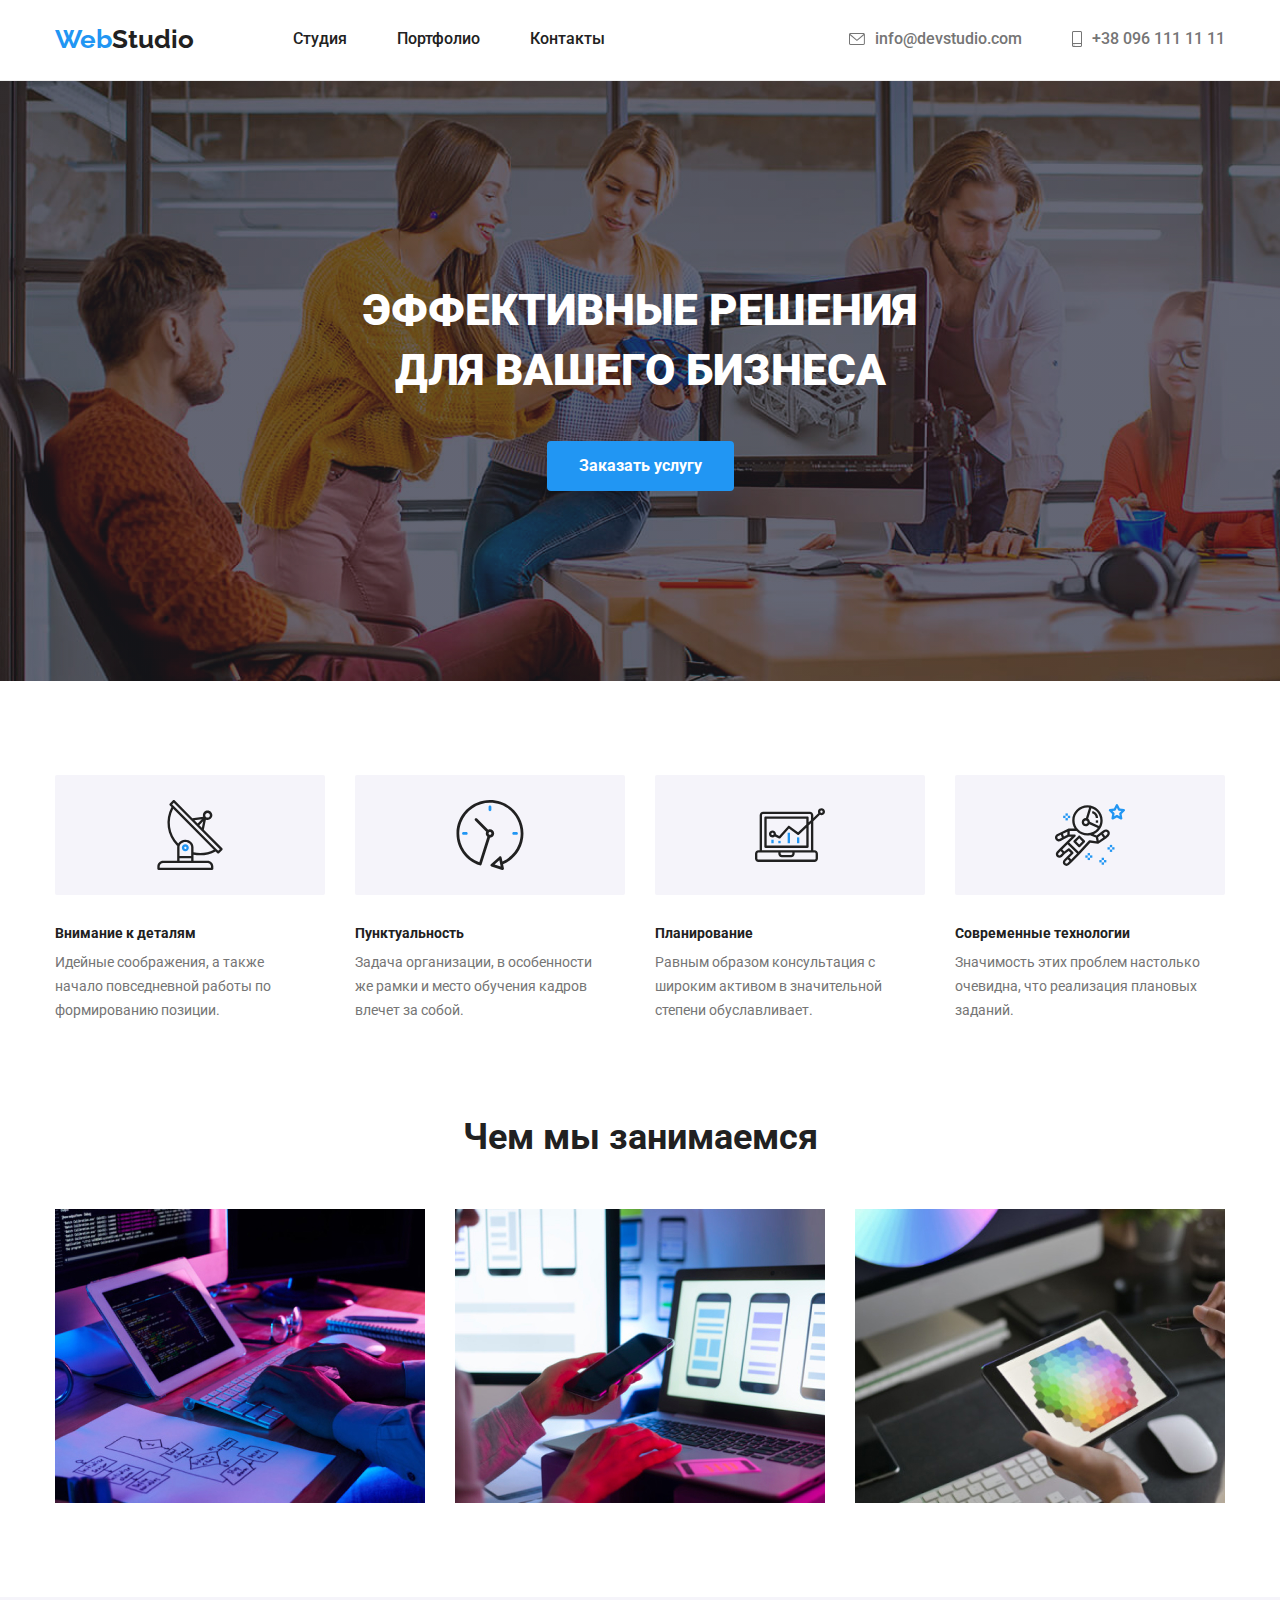
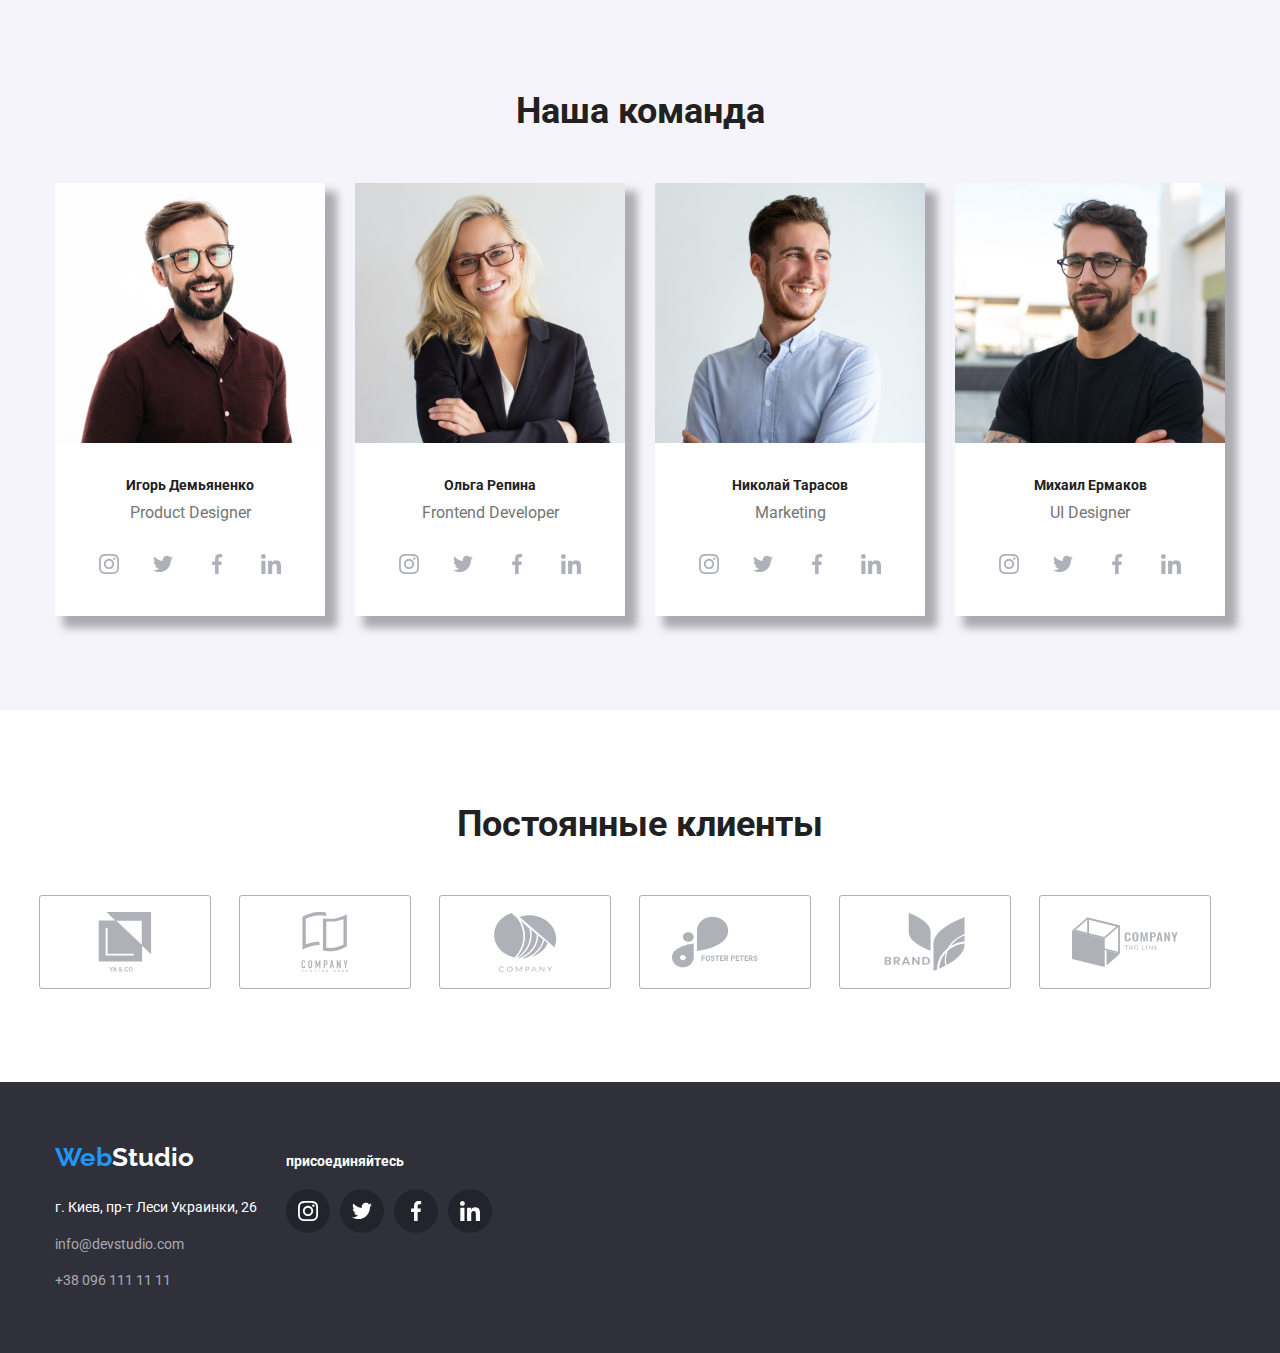
==== index.html @ 5f5eb349 "мсмс" ====
<!DOCTYPE html>
<html lang="en">
<head>
    <meta charset="UTF-8">
    <meta http-equiv="X-UA-Compatible" content="IE=edge">
    <meta name="viewport" content="width=device-width, initial-scale=1.0">
    <title>Document</title>
    <link rel="preconnect" href="https://fonts.gstatic.com" />
    <link href="https://fonts.googleapis.com/css2?family=Raleway:wght@700&family=Roboto:wght@400;500;700;900&display=swap"
    rel="stylesheet" />
    <link rel="stylesheet" href="https://cdnjs.cloudflare.com/ajax/libs/modern-normalize/1.0.0/modern-normalize.min.css"/>
    <link rel="stylesheet" href="./css/style.css" />

</head>
<body class="page">
    <header class="page-header">
        <div class="container main-nav">
            <a class="logo" href=""><span class="part-logo">Web</span>Studio</a>
            <nav>
                <ul class="site-navlist">
                    <li class="item">
                        <a href="./index.html">Студия</a>
                    </li>
                    <li class="item">
                        <a href="./portfolio.html">Портфолио</a>
                    </li>
                    <li class="item">
                        <a href="">Контакты</a>
                    </li>
                </ul>
            </nav>
                <ul class="auth-navlist">
                    <li class="item"><a  href="mailto:info@devstudio.com"><svg class="elope" width=16px height=12px> <use href="./images/icons.svg/symbol-defs.svg#icon-envelope"></use></svg>info@devstudio.com</a></li>
                    <li class="item"><a  href="tel:+380961111111"><svg class="elope" width=10px height=16px> <use href="./images/icons.svg/symbol-defs.svg#icon-smartphone"></use></svg>+38 096 111 11 11</a></li>
                </ul>
        </div>
    </header>
    <main>
<section class="post">
    <h1 class="post-title"> Эффективные решения <br> 
        для вашего бизнеса</h1>
    <button type="button" class="button">Заказать услугу</button>
</section>
<section class="section-cont">
    <div class="container">
        
    <ul class="feature-list">
        <li class="li-on antenna">
            <h3 class="title" >
                Внимание к деталям
            </h3>
            <p class="post-text">
                Идейные соображения, а также <br> начало повседневной работы по<br> формированию позиции.
            </p>
        </li>
        <li class="li-on clock">
            <h3 class="title">Пунктуальность</h3>
            <p class="post-text">Задача организации, в особенности<br> же рамки и место обучения кадров<br> влечет за собой.</p>
        </li>
        <li class="li-on diagram">
            <h3 class="title">Планирование</h3>
            <p class="post-text">Равным образом консультация с<br> широким активом в значительной<br> степени обуславливает.</p>
        </li>
        <li class="li-on astronaft">
            <h3 class="title">Современные технологии</h3>
            <p class="post-text">Значимость этих проблем настолько<br> очевидна, что реализация плановых<br> заданий.</p>
        </li>
    </ul>
    </div>
    </section>
    <section class="section">
        <div class="container">
    <h2 class="section-title">Чем мы занимаемся</h2>
    <ul class="section-img">
        <li><img class="img" src="./images/img1.jpg" alt="img1" width="370" /></li>
        <li><img class="img" src="./images/img2.jpg" alt="img2" width="370" /></li>
        <li><img class="img" src="./images/img3.jpg" alt="img3" width="370" /></li>
    
    </ul>
    </div>
     </section>
     <section class="section work-nav">
        <div class="container">
    <h2 class="section-title">Наша команда</h2>
    <ul class="work-list">
        <li class="lissen">
            <img src="./images/employer1.jpg" alt="employe1" width="270" />
            <div class="lissen-work">
              <h3 class="title">Игорь Демьяненко</h3>
              <p class="work">Product Designer</p>
              <ul class="ikonka">
                  <li class="oka"> <a href=""> <svg class="aria"> <use href="./images/icons.svg/symbol-defs.svg#icon-instagram" ></use></svg></a></dt>
                  <li class="oka"> <a href=""> <svg class="aria"> <use href="./images/icons.svg/symbol-defs.svg#icon-twitter"></use></svg></a></dt>
                  <li class="oka"> <a href=""> <svg class="aria"> <use href="./images/icons.svg/symbol-defs.svg#icon-facebook"></use></svg></a></dt>
                  <li class="oka"> <a href=""> <svg class="aria"> <use href="./images/icons.svg/symbol-defs.svg#icon-linkedin"></use></svg></a></dt>
              </ul>
            </div>
        </li>

        <li class="lissen">
            <img src="./images/employer2.jpg" alt="employe2" width="270" />
            <div class="lissen-work">
            <h3 class="title">Ольга Репина</h3>
            <p class="work">Frontend Developer</p>
            <ul class="ikonka">
                <li class="oka" > <a href=""> <svg class="aria"> <use href="./images/icons.svg/symbol-defs.svg#icon-instagram"></use></svg></a></dt>
                <li class="oka" > <a href=""> <svg class="aria"> <use href="./images/icons.svg/symbol-defs.svg#icon-twitter"></use></svg></a></dt>
                <li class="oka" > <a href=""> <svg class="aria"> <use href="./images/icons.svg/symbol-defs.svg#icon-facebook"></use></svg></a></dt>
                <li class="oka" > <a href=""> <svg class="aria"> <use href="./images/icons.svg/symbol-defs.svg#icon-linkedin"></use></svg></a></dt>
            </ul>
        </div>
        </li>
        <li class="lissen">
            <img src="./images/employer3.jpg" alt="employe3" width="270" />
            <div class="lissen-work">
            <h3 class="title">Николай Тарасов</h3>
            <p class="work">Marketing</p>
            <ul class="ikonka">
                <li class="oka" > <a href=""> <svg class="aria"> <use href="./images/icons.svg/symbol-defs.svg#icon-instagram"></use></svg></a></dt>
                <li class="oka" > <a href=""> <svg class="aria"> <use href="./images/icons.svg/symbol-defs.svg#icon-twitter"></use></svg></a></dt>
                <li class="oka" > <a href=""> <svg class="aria"> <use href="./images/icons.svg/symbol-defs.svg#icon-facebook"></use></svg></a></dt>
                <li class="oka" > <a href=""> <svg class="aria"> <use href="./images/icons.svg/symbol-defs.svg#icon-linkedin"></use></svg></a></dt>
            </ul>
        </div>
        </li>
        <li class="lissen">
            <img src="./images/employer4.jpg" alt="employe4" width="270" />
            <div class="lissen-work">
            <h3 class="title">Михаил Ермаков</h3>
            <p class="work">UI Designer</p> 
            <ul class="ikonka">
                <li class="oka" > <a href=""> <svg class="aria"> <use href="./images/icons.svg/symbol-defs.svg#icon-instagram"></use></svg></a></dt>
                <li class="oka" > <a href=""> <svg class="aria"> <use href="./images/icons.svg/symbol-defs.svg#icon-twitter"></use></svg></a></dt>
                <li class="oka" > <a href=""> <svg class="aria"> <use href="./images/icons.svg/symbol-defs.svg#icon-facebook"></use></svg></a></dt>
                <li class="oka" > <a href=""> <svg class="aria"> <use href="./images/icons.svg/symbol-defs.svg#icon-linkedin"></use></svg></a></dt>
            </ul>
        </div>
        </li>
    </ul>
    </div>
     </section>
     <section class="section">
         <div class="container" >
            <h2 class="section-title">Постоянные клиенты</h2>
        <ul class="container-client">
            <li><a class="client" href=""> 
                <svg class="cli">
                    <use href="./images/icons.svg/symbol-defs.svg#icon-cli1"></use>
            </svg>
        </a></li>
        <li><a class="client" href=""> 
            <svg class="cli">
                <use href="./images/icons.svg/symbol-defs.svg#icon-cli2"></use>
        </svg>
    </a></li>
    <li><a class="client" href=""> 
        <svg class="cli">
            <use href="./images/icons.svg/symbol-defs.svg#icon-cli3"></use>
    </svg>
</a></li>
<li><a class="client" href=""> 
    <svg class="cli">
        <use href="./images/icons.svg/symbol-defs.svg#icon-cli4"></use>
</svg>
</a></li>
<li><a class="client" href=""> 
    <svg class="cli">
        <use href="./images/icons.svg/symbol-defs.svg#icon-cli5"></use>
</svg>
</a></li>
<li><a class="client" href=""> 
    <svg class="cli">
        <use href="./images/icons.svg/symbol-defs.svg#icon-cli6"></use>
</svg>
</a></li>
            
        </ul>
        </div>
     </section>
    </main>
    <footer class="footer">
        <div class="container conteiner-footer">
           
            <div class="footer-list">
       
           <a class="logotip" href=""><span class="part-logo">Web</span>Studio</a>
        <address>
            <ul class="tel-list">
               <li> <a class="map" href="https://goo.gl/maps/H2DDED5TdbGrdpNz7" target="_blank" rel="noopener noreferrer"> г. Киев, пр-т Леси Украинки, 26</a>  </li> 
               <li><a class="add" href="mailto:info@devstudio.com">info@devstudio.com</a></li>
               <li><a class="add" href="tel:+380961111111">+38 096 111 11 11</a></li>
            </ul>
        </address>
             </div>
    
    
   
          <div class="footer-list">  
              <h3 class="dess">присоединяйтесь</h3>
              <ul class="social">
                <li > <a href=""> <svg class="con"> <use href="./images/icons.svg/symbol-defs.svg#icon-instagram"></use></svg></a></li>
                <li > <a href=""> <svg class="con"> <use href="./images/icons.svg/symbol-defs.svg#icon-twitter"></use></svg></a></li>
                <li > <a href=""> <svg class="con"> <use href="./images/icons.svg/symbol-defs.svg#icon-facebook"></use></svg></a></li>
                <li > <a href=""> <svg class="con"> <use href="./images/icons.svg/symbol-defs.svg#icon-linkedin"></use></svg></a></li>
            </ul>
       
        
         </div>
        </div>
    </footer>
</body>
</html>
---- css/style.css ----
html {
    box-sizing: border-box;
}
*,
*::before,
*::after {
    box-sizing: inherit;
    
}
:root {
--pretty-color: #2196F3;
--table-color: #EEEEEE;
--while-color: #FFFFFF;
--black-color: #212121;
--active-color: #757575;
--strong-color: #2F303A;
--work-color: #F5F4FA;
--portfolio-color: #E5E5E5;
--none-color: rgba(0, 0, 0, 0);
--add-color: rgba(255, 255, 255, 0.6);
--client-color: #AFB1B8;



}

.page {
    background-color: var(--while-color);
    text-decoration: none;
   
    list-style: none;
    font-family: Roboto, Raleway;
    color: var(--black-color);
    font-weight: bold;
    margin: 0;
    padding: 0;
   
}
.container {
    
    width: 1200px;
    margin: 0 auto;  
    padding: 0 15px;
    
}
.main-nav {
  display: flex;
  align-items: center;
    
}
.logo {
    display: inline-block;
    color: var(--black-color);
    width: 145px;
    font-size: 26px;
    font-family: Raleway;
    font-weight: 700px;
    font-style: normal;
    line-height: 1.192;
    margin-right: 93px;
    
    
}
.part-logo {
    color: var(--pretty-color);
}
.logotip {
    display: inline-block;
    color: var(--while-color);
    
    font-size: 26px;
    font-family: Raleway;
    font-weight: 700;

    line-height: 1.192;
   
    margin-bottom: 20px;

}
a {
    color: inherit;
    text-decoration: none;
}
ul
 {
     list-style: none;
     padding: 0;
     margin: 0;
  }
h1 {
      text-transform: uppercase;
  }
  h1, h2, h3 {
      margin: 0 auto;
  }
  p {
      margin: 0;
  }
.auth-navlist {
    display: flex;
    align-items: center;
    margin-left:  auto;
    color: var(--active-color) ;
    font-weight: 500;

}
.auth-navlist a:hover,.auth-navlist a:focus
{
    color: var(--pretty-color);
}

/*site-nav*/
.site-navlist
{
    display: flex;
    
   
    font-weight: 500;
    
}
.site-navlist .item+.item {
    margin-left: 50px;
}
.auth-navlist .item+.item {
    margin-left: 50px ;
}



.section {
    padding-top: 94px;
    padding-bottom: 94px;
}
/*header*/
.page-header{
    
    border-bottom: 1px solid var(--table-color) ;
    background: var(--while-color) ;
    padding-top: 24px;
    padding-bottom: 25px;
}

.site-navlist a:hover,.site-navlist a:focus
{
    color: var(--pretty-color);
}
.site-nav .link.current {
    color: var(--pretty-color);
}
.elope {
    margin-right: 10px;
    fill: currentColor;
}

.auth-navlist a {
    display: flex;
    align-items: center;


}
/* секция post */
.post { 
    background-color: var(--strong-color);
    background-image: linear-gradient( to right,
    rgba(47, 48, 58, 0.4),
    rgba(47, 48, 58, 0.4)),
        url(../images/heroi.jpg);
    
    background-repeat: no-repeat;
    max-width: 1600px;
    height: 600px;
    
    padding-top: 200px;
    padding-bottom: 200px;
    text-align: center;
  
}
.post-title {
    
    color: var(--while-color);
    font-family: Roboto;
    width: 696px;
    height: 120px;
    font-style: normal;
    font-weight: 900;
    font-size: 44px;
    line-height: 1.363;
    margin: 0 auto;
    text-align: center;
    margin-bottom: 0;
   
    
}

/*button*/
.button {
    
    cursor: pointer;
    color: var(--while-color) ;
    background-color: var(--pretty-color);
    font-family: Roboto;

    font-style: normal;
    font-weight: 700;
    font-size: 16px;  
    line-height: 1.875; 
    border-radius: 4px;
    padding: 10px 32px;
    margin: 0 auto;
    margin-top: 40px;
    border: 0;
}
/* секция 2*/
.section-cont {
    padding-top: 94px;
    padding-bottom: 0;
}
.section-title {
    color: var(--black-color);
    font-family: Roboto;
    font-size: 36px;
    line-height: 1.166;
    text-align: center;
    margin-bottom: 50px;
}

/* feature*/
.feature-list {
    display: flex;
}
.feature-list .title {
    color: var(--black-color) ;
    font-family: Roboto;
    font-weight: 700;
    font-weight: 16px;
    font-style: Bold;
    font-size: 14px;
    line-height: 1.142;
    margin-top: 0;
    margin-bottom: 0;

}
.feature-list .li-on:nth-last-child(-n+4) {
    margin-right: 0;
}


.feature-list .post-text {
    color: var(--active-color);
    font-family: Roboto;
    width: 270px;
    font-style: normal;
    font-weight: normal;
    font-size: 14px;
    line-height: 1.714;
    margin-top: 10px;
    margin-bottom: 0;
}
.feature-list .li-on+.li-on {
    margin-left: 30px;
}
/*work-list*/
.work-nav {
    background-color: var(--work-color);
}
.section-title > ul{
    margin-top: 50px;
    margin-bottom: 94px;
}
.section-img {
    display: flex;

    margin: 0;
    justify-content:space-between;
}
.img {
    display: block;
    max-width: 100%;
}
.work-list {
    display: flex;
    justify-content:space-between;
    margin-bottom: 0;
}
.work-list .lissen {

    background-color: var(--while-color);
  box-shadow: 0px, 2px
  rgba(0, 0, 0, 0.2),0px, 1px
  rgba(0, 0, 0, 0.14),0px, 1px
  rgba(0, 0, 0, 0.12);
  border-radius: 1px;
}
.work-list .title {
    color: var(--black-color);
    font-family: Roboto;
    

    
    font-size: 14px;
    line-height: 1.142;
   
    margin-bottom: 0;
    

   
}
.work-list .work {
    color: var(--active-color);
    font-family: Roboto;
    width: auto;
    font-style: normal;
    font-weight: 400;
    font-size: 16px;
    line-height: 1.187;
    margin: 0;
    
    
    
}
.lissen-work {
    padding-top: 30px;
    padding-bottom: 30px;
}
.lissen .title {
    
    text-align: center;
   
}
.lissen .work {
   
    margin-top: 10px;
    text-align: center;

}
/*footer*/
.footer {
    
    background-color: var(--strong-color) ;
    text-decoration: none;
    line-height: 1.714;
    font-style: normal;
    padding-top: 60px;
    padding-bottom: 60px;
    

}
.tel-list .map {
    display: inline-block;
    color: var(--while-color);
    font-family: Roboto;
    width: 231px;
    font-weight: normal;
    font-size: 14px;
    font-style: normal;
    
    margin-bottom: 0;
}
.tel-list .add {
    display: inline-block;
    color: var(--add-color);
    font-family: Roboto;
    font-weight: 400;
    font-size: 14px;
    font-style: normal;
    margin-bottom: 0;
}
.tel-list li:nth-last-child(n+2){
    margin-bottom: 9px;
}

/* portfolio*/



.button-text {
    display: flex;
    justify-content: center;
    margin-top: 0;
    margin-bottom: 0;
}
.button-text .item+.item {
    margin-left: 8px;
}
.button-primary {
    cursor: pointer;
    font-family: Roboto;
    font-weight: 500;
    background-color: var(--work-color) ;
    color: var(--black-color) ;
    border-radius: 4px;
    font-size: 16px;
    padding: 6px 22px 6px 22px;
    border: 0;

}
.button-primary:hover,.button-primary:focus {
    color: var(--while-color) ;
    background-color: var(--pretty-color);
}
.comunity {
    display: flex;
    flex-wrap: wrap;
    margin-top: 50px;
    margin-bottom: 20px;
    padding-left: 0;
}
.comunity img {
    height: 294px;
    
}
.comunity .text {
   
    margin-right: 30px;
    margin-bottom: 30px;
}
.comunity .text:nth-child(3n) {
    margin-right: 0;
}
.comunity .text:nth-last-child(-n + 3) {
    margin-bottom: 0;
}

.comunity .post-work {
    color: var(--black-color) ;
    font-family: Roboto;
   
    font-style: normal;
    font-size: 18px;
    
}
.comunity .post-app {
    color: var(--active-color) ;
    font-family: Roboto;
    
    font-style: normal;
    font-weight: normal;
    font-size: 16px;
    

}
.container-portfolio {
    display: block;
    border-left: 1px solid var(--table-color) ;
    border-right: 1px solid var(--table-color);
    border-bottom: 1px solid var(--table-color) ;
    padding-top: 20px;
    padding-bottom: 20px;
    padding-left: 24px;
    padding-right: 24px;
    margin: 0;
}
.post-work:nth-last-child(1n) {
    padding-bottom: 18px;
}

.container-client {
    display: flex;
    padding: 0;
    margin: 0;
    justify-content:center;
    
   
    
}

.client {
    display: flex;
    width: 170px;
    height: 92px;
    padding: 0;
    outline: 1px solid var(--client-color);
    fill: var(--client-color);
    justify-content:center;
    text-align: center;
    align-items: center;
    border-radius: 2px;
}
.client:hover, .client:focus {
    fill: var(--pretty-color);
    outline: 1px solid var(--pretty-color);
}
.container-client li:nth-last-child(1n) {
    margin-right: 30px;
}

.cli {
    display: flex;
    justify-content:center;
    text-align: center;
    width: 106px;
    height: 60px;
    
}

.li-on::before {
display: block;
content: '';
height: 120px;
background-color: var(--work-color);
background-repeat: no-repeat;
background-position: center;
margin-bottom: 30px;
border-radius: 2px;
}

.antenna::before {
    background-image: url(../images/icons.svg/antenna.svg);
}
.clock::before {
    background-image: url(../images/icons.svg/clock.svg);
}
.diagram::before {
    background-image: url(../images/icons.svg/diagram.svg);
}
.astronaft::before {
    background-image: url(../images/icons.svg/astronaut.svg);
}

/*тени*/
.lissen {
    box-shadow: 10px 10px 8px 2px rgba(0, 0, 0, 0.3);
}
.text a{
    cursor: pointer;
    display: block;
}
.text a:hover, .text a:focus{
    box-shadow: 10px 10px 8px 2px rgba(0, 0, 0, 0.3);
}
.button-primary:hover, .button-primary:focus {
    box-shadow: 10px 10px 8px 2px rgba(0, 0, 0, 0.3);
}
.envelope {
    width: 16px;
    height: 12px;
}

.ikonka {
    display: flex;
    width: 206px;
    padding: 0 auto;
    margin: auto;
    justify-content: space-between;
    text-align: center;
    align-items: center;
    margin-top: 20px;

    
}
.ikonka a{
    display: flex;
    width: 44px;
    height: 44px;
    fill: var(--client-color);
    align-items: center;
    justify-content: center;
    
}
.aria {
    width: 20px;
    height: 20px;

}

.oka {
    display: inline-block;
    width: 44px;
    height: 44px;
    padding: 0;
    
    /*outline: 1px solid var(--client-color);*/
    fill: var(--client-color);
    text-align: center;
    align-items: center;
}
.ikonka a:hover, .ikonka a:focus {
    background-color: var(--pretty-color);
    border-radius: 50%;
    fill: var(--table-color);
}


.conteiner-footer {
    display: flex;
    align-items: baseline;
}
.social {
 display: flex;
 width: 206px;
 padding: 0 auto;
 margin: auto;
 justify-content: space-between;
    text-align: center;
    align-items: center;
    margin-top: 20px;
}

.social a{
    display: flex;
    width: 44px;
    height: 44px;
    fill: var(--while-color);
    border-radius: 50%;
    background-color: rgba(0, 0, 0, 0.25);
    align-items: center;
    justify-content: center;
    
}
.social .con {
    width: 20px;
    height: 20px;
    
}

.dess {
    color: var(--while-color);
    font-family: Roboto;
    font-size: 14px;
    line-height: 1.142;
    margin-bottom: 0;
    font-weight: 700;
}

.social a:hover, .social a:focus {
    background-color: var(--pretty-color);
    
}

.img {
    display: block;
}
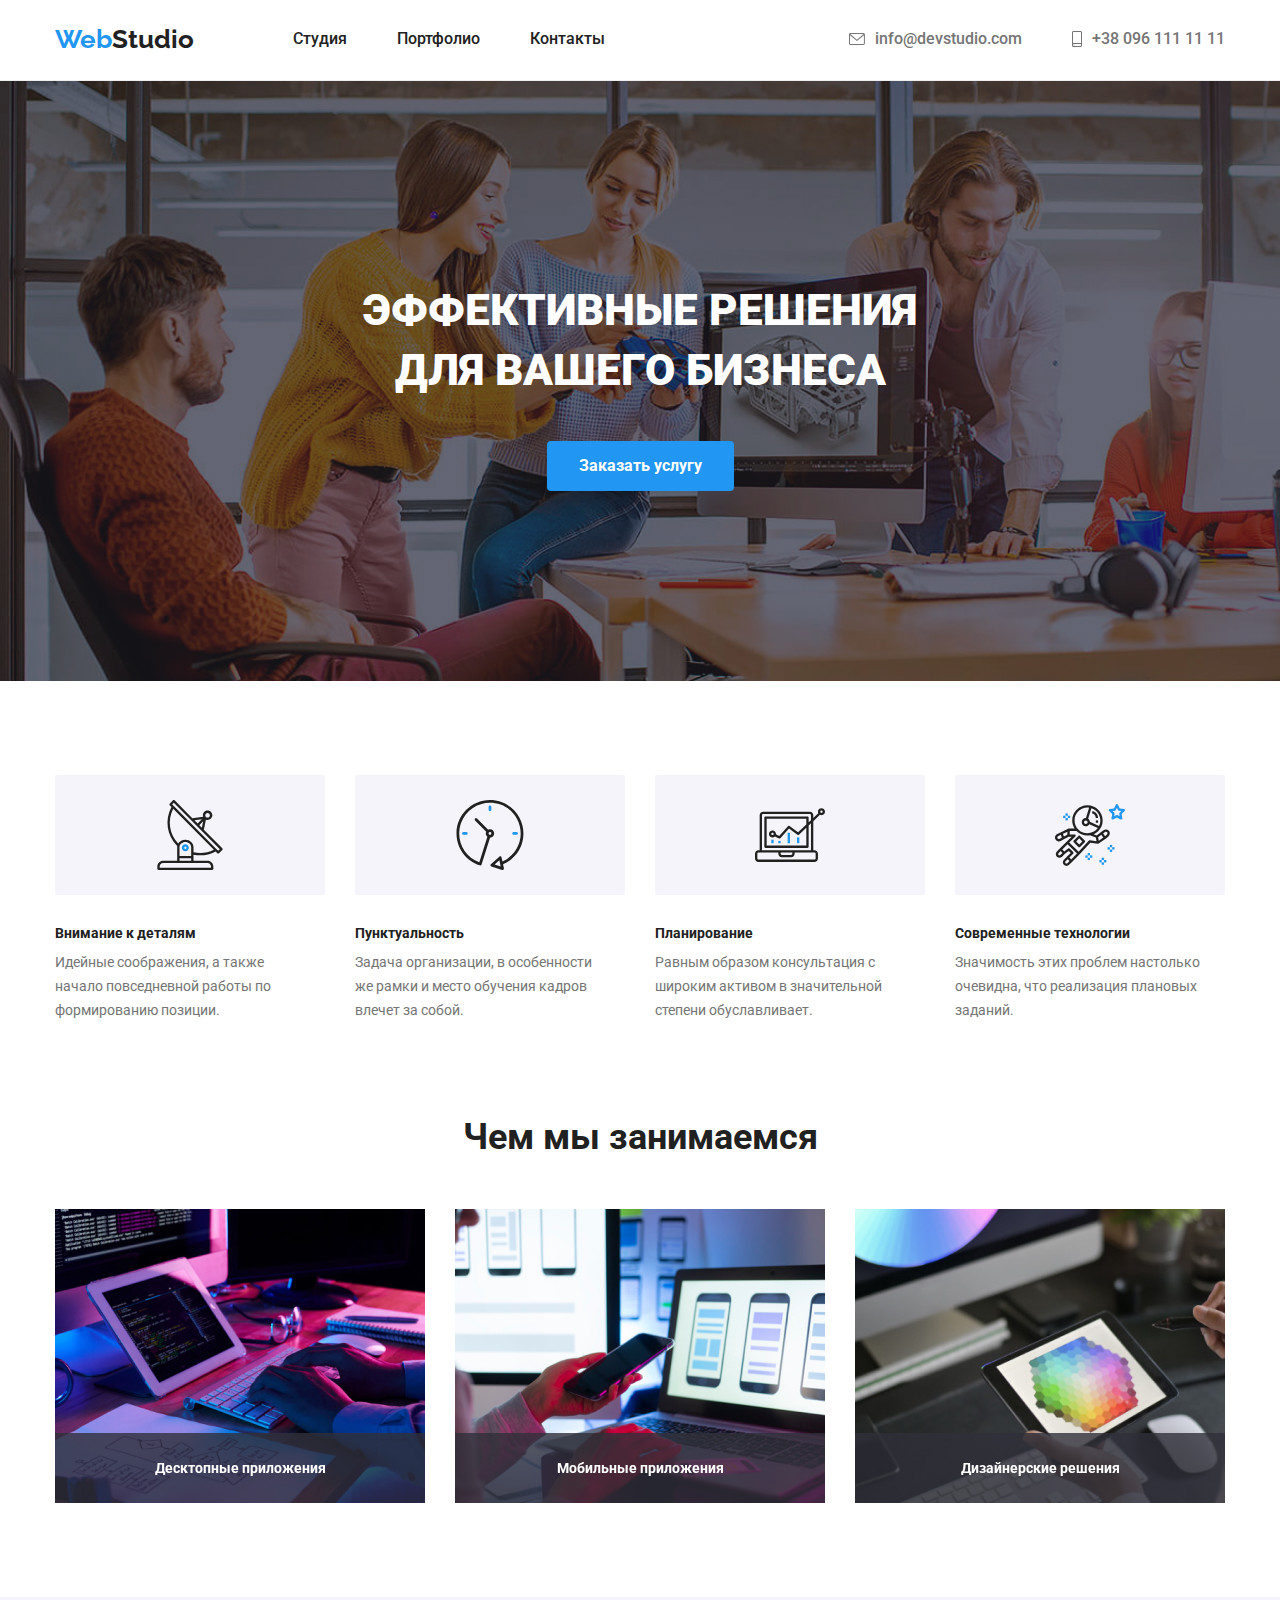
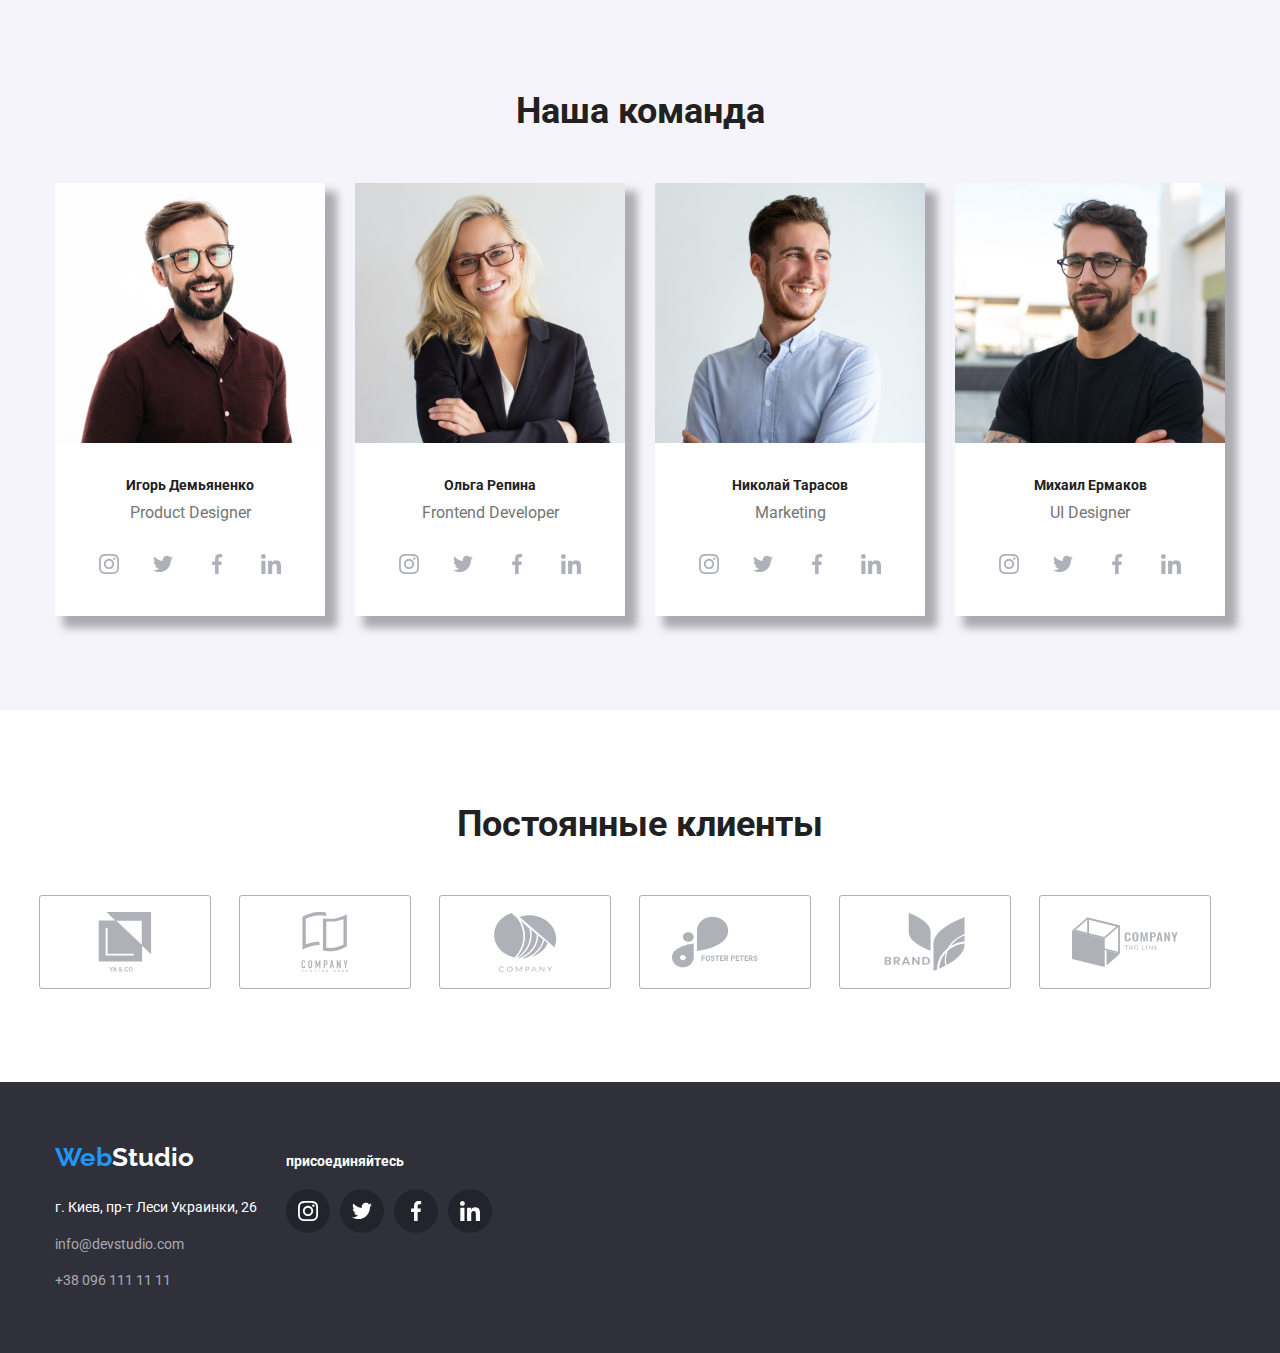
==== commit 021c7bba: "позиционирование" ====
--- a/index.html
+++ b/index.html
@@ -39,7 +39,17 @@
 <section class="post">
     <h1 class="post-title"> Эффективные решения <br> 
         для вашего бизнеса</h1>
-    <button type="button" class="button">Заказать услугу</button>
+
+    <button data-modal-open type="button" class="button">Заказать услугу</button>
+    <div class="backdrop is-hidden" data-modal>
+        <div class="modal">
+            <button data-modal-close >
+                <svg class="button-modal"> <use href="./images/icons.svg/symbol-defs.svg#icon-close" width=30px height=30px></use></svg>
+               </button>
+        </div>
+           
+    </div>
+
 </section>
 <section class="section-cont">
     <div class="container">
@@ -72,9 +82,30 @@
         <div class="container">
     <h2 class="section-title">Чем мы занимаемся</h2>
     <ul class="section-img">
-        <li><img class="img" src="./images/img1.jpg" alt="img1" width="370" /></li>
-        <li><img class="img" src="./images/img2.jpg" alt="img2" width="370" /></li>
-        <li><img class="img" src="./images/img3.jpg" alt="img3" width="370" /></li>
+        <li class="product">
+            <div class="product-thumb">
+            <img class="img" src="./images/img1.jpg" alt="img1" width="370" />
+            <div class="product-action">
+<h3>Десктопные приложения</h3>
+            </div>
+        </div>
+        </li>
+        <li class="product">
+            <div class="product-thumb">
+            <img class="img" src="./images/img2.jpg" alt="img2" width="370" />
+            <div class="product-action">
+                <h3>Мобильные приложения</h3>
+                            </div>
+                        </div>
+        </li>
+        <li class="product">
+            <div class="product-thumb">
+            <img class="img" src="./images/img3.jpg" alt="img3" width="370" />
+            <div class="product-action">
+                <h3>Дизайнерские решения</h3>
+                            </div>
+                        </div>
+        </li>
     
     </ul>
     </div>
@@ -208,5 +239,6 @@
          </div>
         </div>
     </footer>
+    <script src="./js/modal.js"></script>
 </body>
 </html>
--- a/css/style.css
+++ b/css/style.css
@@ -210,6 +210,46 @@
     margin-top: 40px;
     border: 0;
 }
+
+.backdrop {
+    position: fixed;
+    top: 0;
+    left: 0;
+    width: 1600px;
+    height: 1024px;
+    background-color: rgba(0, 0, 0, 0.2);
+}
+.backdrop.is-hidden {
+    opacity: 0;
+    pointer-events: none;
+}
+.modal {
+    position: absolute;
+    top: 50%;
+    left: 50%;
+    transform: translate(-50%, -50%);
+    width: 528px;
+    height: 581px;
+    background-color: var(--while-color);
+border-radius: 4px;
+    
+}
+.button-modal {
+    position: absolute;
+    top: 0;
+    right: 0;
+    
+    width: 30px;
+    height: 30px;
+    
+    
+    
+}
+
+
+
+
+
 /* секция 2*/
 .section-cont {
     padding-top: 94px;
@@ -631,7 +671,33 @@
     display: block;
 }
 
-
-
-
-
+.product-thumb {
+    position: relative;
+    
+}
+.product-action {
+    position: absolute;
+    background-color: rgba(47, 48, 58, 0.8);
+    height: 70px;
+    width: 370px;
+    display: flex;
+    justify-content: center;
+    align-items: center;
+    
+   
+    bottom: 0;
+    left: 0;
+}
+.product h3 {
+    color: var(--while-color);
+    font-family: Roboto;
+    font-weight: 700;
+    font-weight: 16px;
+    font-style: Bold;
+    font-size: 14px;
+    line-height: 1.142;
+}
+
+
+
+
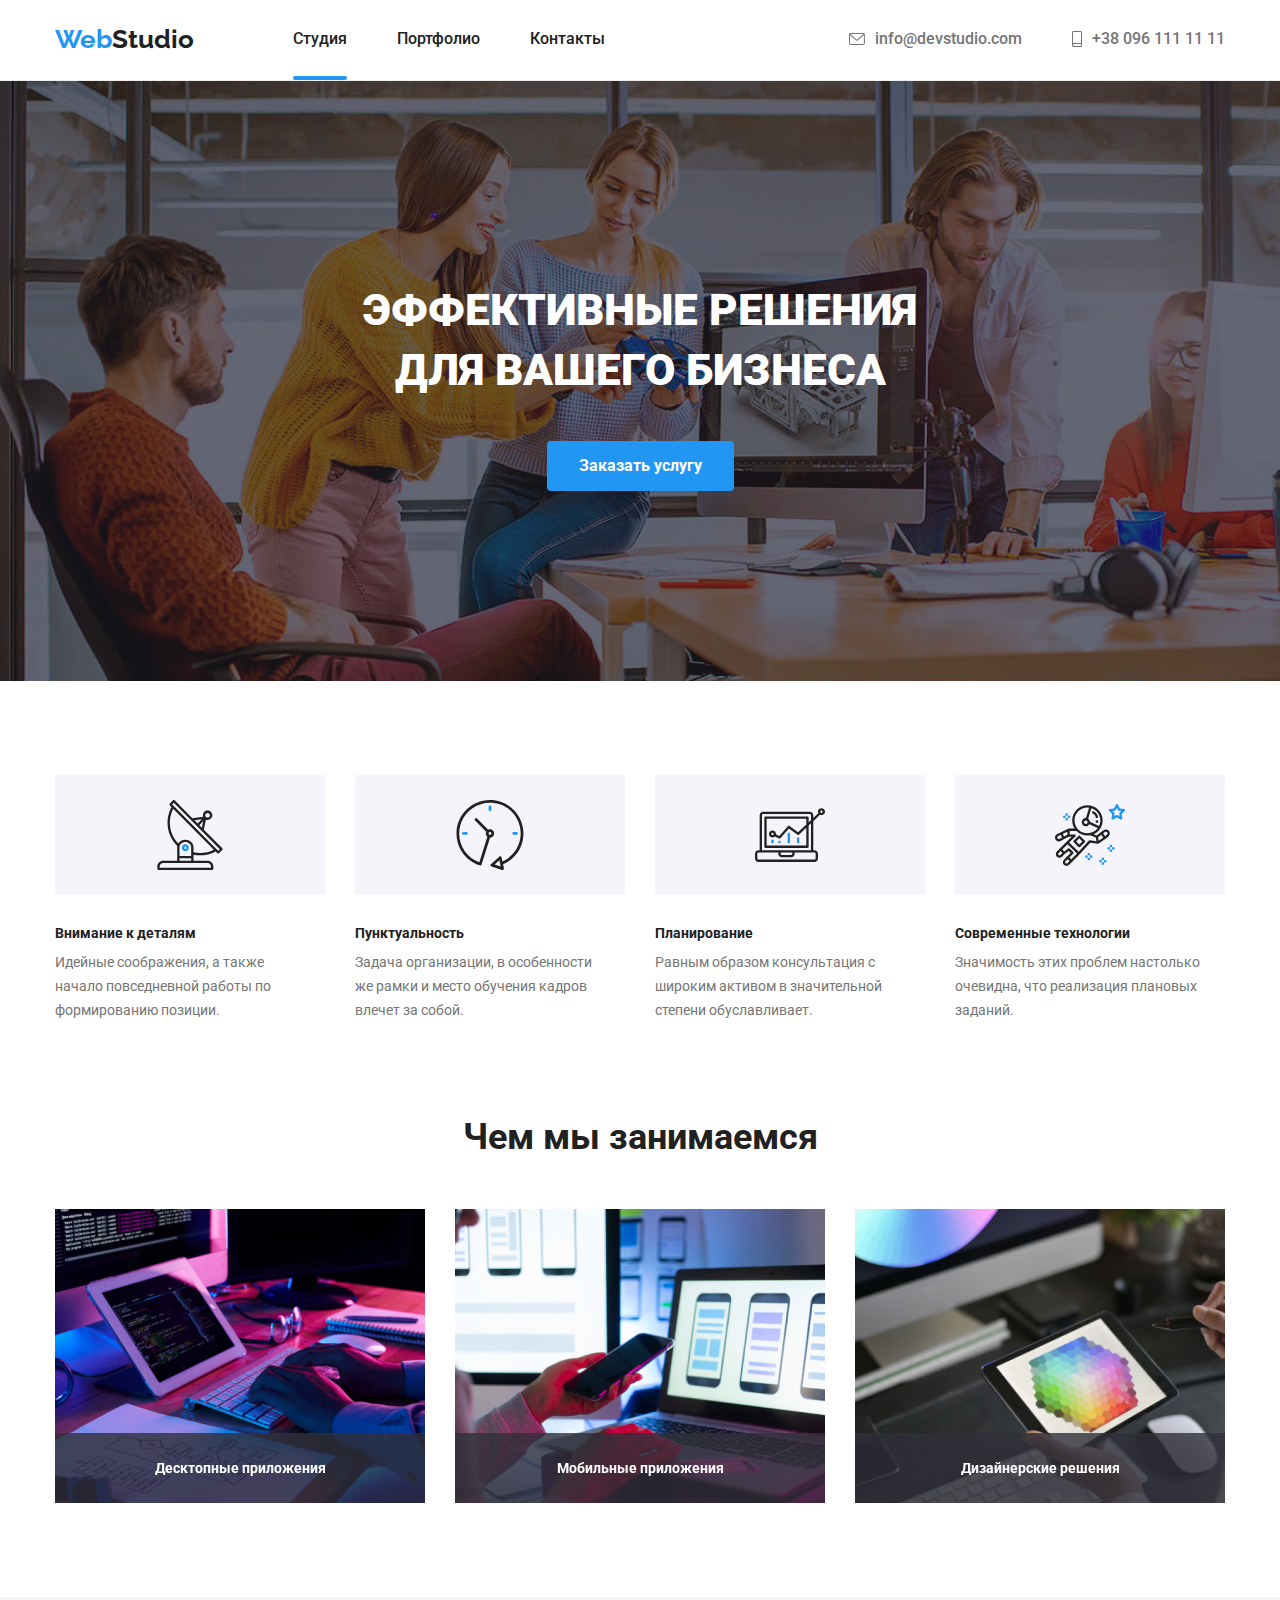
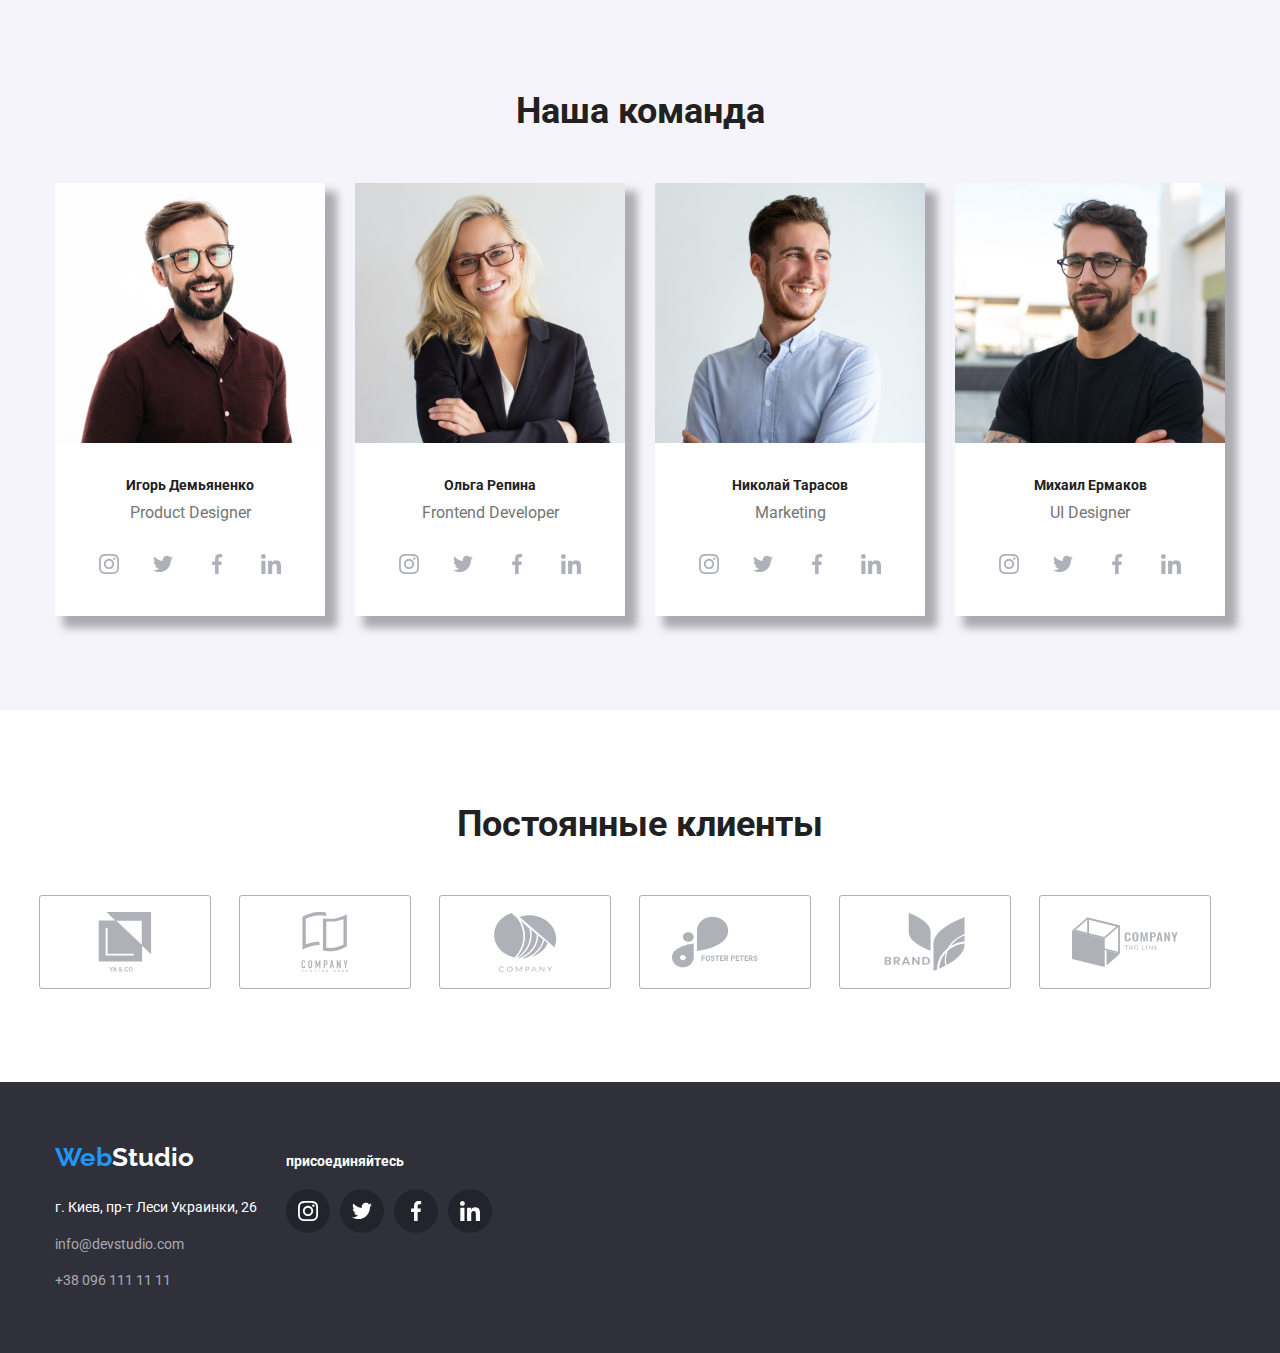
==== commit fc9817c4: "dzz5" ====
--- a/index.html
+++ b/index.html
@@ -19,7 +19,7 @@
             <nav>
                 <ul class="site-navlist">
                     <li class="item">
-                        <a href="./index.html">Студия</a>
+                        <a class="active" href="./index.html">Студия</a>
                     </li>
                     <li class="item">
                         <a href="./portfolio.html">Портфолио</a>
@@ -43,7 +43,7 @@
     <button data-modal-open type="button" class="button">Заказать услугу</button>
     <div class="backdrop is-hidden" data-modal>
         <div class="modal">
-            <button data-modal-close >
+            <button data-modal-close>
                 <svg class="button-modal"> <use href="./images/icons.svg/symbol-defs.svg#icon-close" width=30px height=30px></use></svg>
                </button>
         </div>
--- a/css/style.css
+++ b/css/style.css
@@ -107,6 +107,8 @@
 .auth-navlist a:hover,.auth-navlist a:focus
 {
     color: var(--pretty-color);
+    transition: transform 250ms ease;
+    transition-timing-function: cubic-bezier(0.4, 0, 0.2, 1);
 }
 
 /*site-nav*/
@@ -143,6 +145,8 @@
 .site-navlist a:hover,.site-navlist a:focus
 {
     color: var(--pretty-color);
+    transition: transform 250ms ease;
+    transition-timing-function: cubic-bezier(0.4, 0, 0.2, 1);
 }
 .site-nav .link.current {
     color: var(--pretty-color);
@@ -437,6 +441,8 @@
 .button-primary:hover,.button-primary:focus {
     color: var(--while-color) ;
     background-color: var(--pretty-color);
+    transition: transform 250ms ease;
+    transition-timing-function: cubic-bezier(0.4, 0, 0.2, 1);
 }
 .comunity {
     display: flex;
@@ -519,6 +525,8 @@
 .client:hover, .client:focus {
     fill: var(--pretty-color);
     outline: 1px solid var(--pretty-color);
+    transition: transform 250ms ease;
+    transition-timing-function: cubic-bezier(0.4, 0, 0.2, 1);
 }
 .container-client li:nth-last-child(1n) {
     margin-right: 30px;
@@ -567,9 +575,13 @@
 }
 .text a:hover, .text a:focus{
     box-shadow: 10px 10px 8px 2px rgba(0, 0, 0, 0.3);
+    transition-timing-function: cubic-bezier(0.4, 0, 0.2, 1);
+    transition: transform 250ms ease;
 }
 .button-primary:hover, .button-primary:focus {
     box-shadow: 10px 10px 8px 2px rgba(0, 0, 0, 0.3);
+    transition-timing-function: cubic-bezier(0.4, 0, 0.2, 1);
+    transition: transform 250ms ease;
 }
 .envelope {
     width: 16px;
@@ -618,6 +630,8 @@
     background-color: var(--pretty-color);
     border-radius: 50%;
     fill: var(--table-color);
+    transition: transform 250ms ease;
+    transition-timing-function: cubic-bezier(0.4, 0, 0.2, 1);
 }
 
 
@@ -664,7 +678,8 @@
 
 .social a:hover, .social a:focus {
     background-color: var(--pretty-color);
-    
+    transition-timing-function: cubic-bezier(0.4, 0, 0.2, 1);
+    transition: transform 250ms ease;
 }
 
 .img {
@@ -698,6 +713,55 @@
     line-height: 1.142;
 }
 
-
-
-
+.box {
+    position: relative;
+  width: 370px;
+  height: 294px;
+  margin-left: auto;
+  margin-right: auto;
+ 
+  overflow: hidden;
+  }
+  .box:hover .overlay {
+    transform: translatey(0);
+    opacity: 1;
+    transition: transform 250ms ease;
+    transition-timing-function: cubic-bezier(0.4, 0, 0.2, 1);
+  }
+  .overlay {
+    position: absolute;
+    opacity: 0;
+    top: 0;
+    left: 0;
+    width: 100%;
+    height: 100%;
+    color: var(--while-color);
+    background-color: var(--pretty-color);
+    transform: translatey(100%);
+    transition: transform 250ms ease;
+    
+  }
+  
+  .overlay > p {
+    color: var(--while-color);
+    font-weight: 400;
+    padding: 63px 24px;
+    margin: 0;
+    font-size: 18px;
+    line-height: 28px;
+    align-items: center;
+  }
+  .active {
+      position: relative;
+  }
+  .active::after {
+      position: absolute;
+      content: "" ;
+      display: block;
+      bottom: -32px;
+      width: 100%;
+      height: 4px;
+      border-radius: 2px;
+      background-color: var(--pretty-color);
+      transition-timing-function: cubic-bezier(0.4, 0, 0.2, 1);
+  }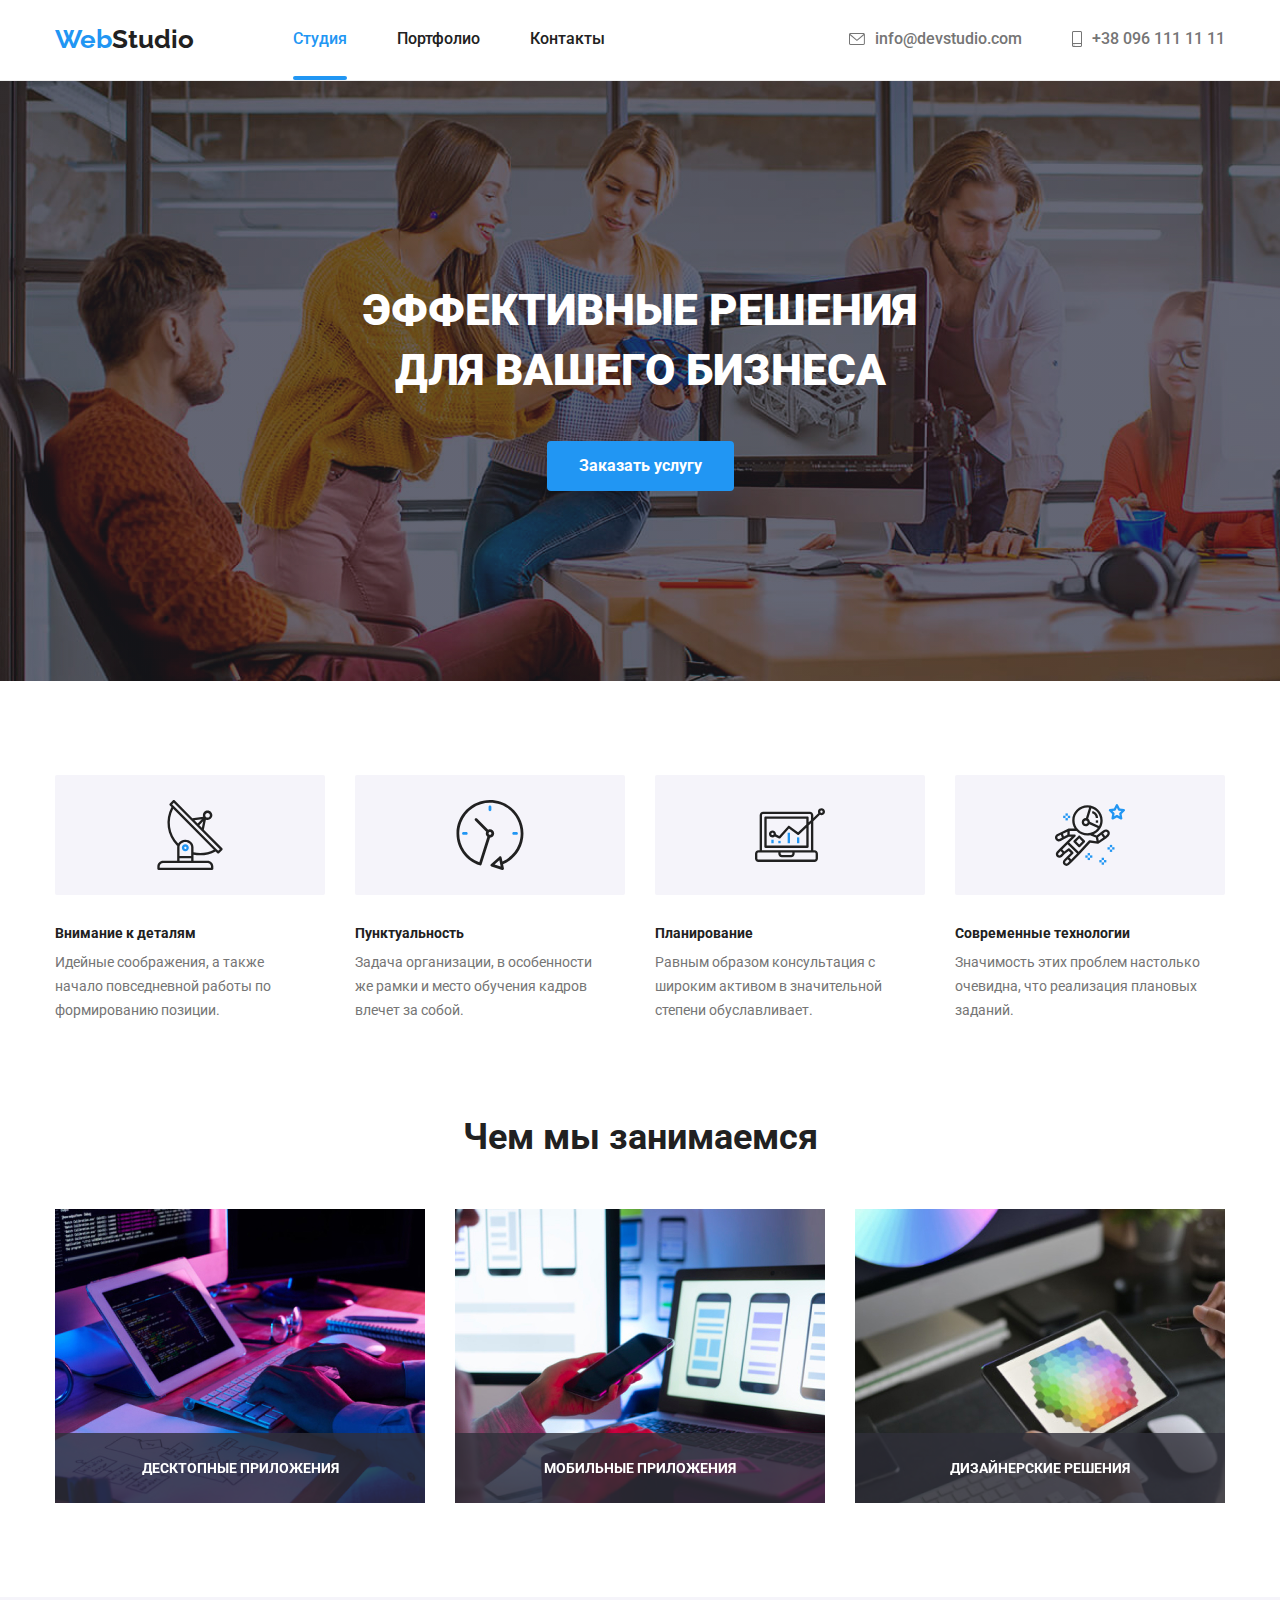
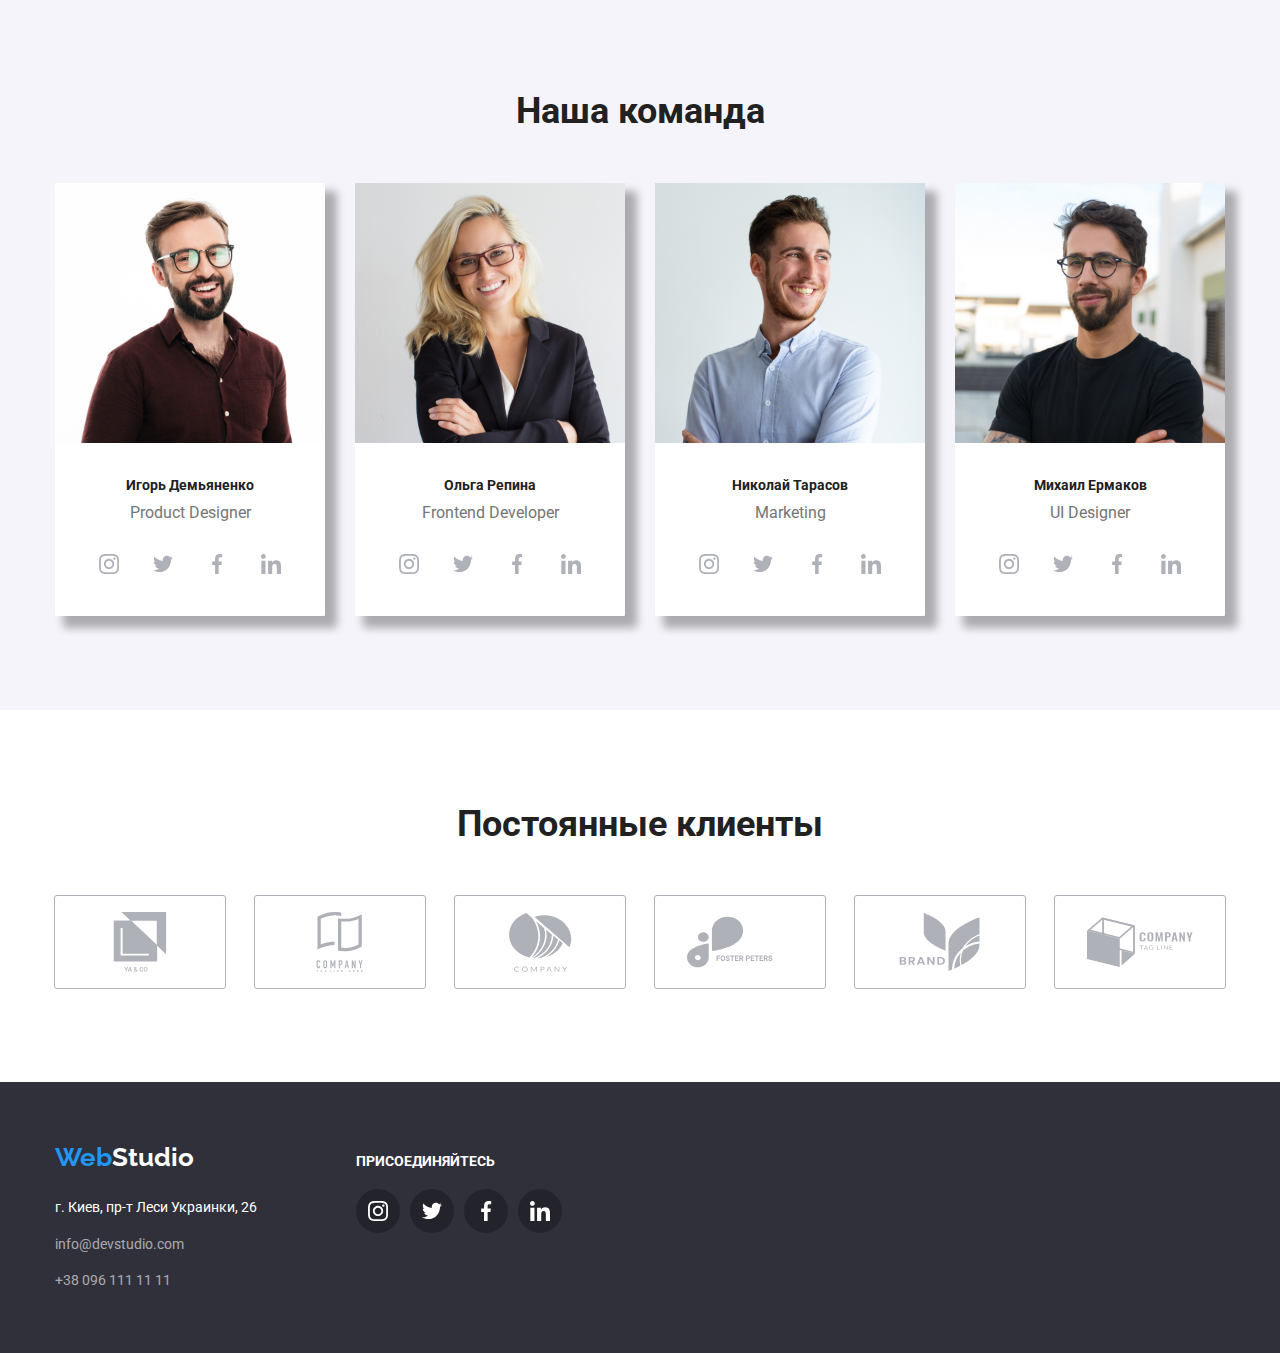
==== commit faed2f30: "hhhh" ====
--- a/index.html
+++ b/index.html
@@ -43,7 +43,7 @@
     <button data-modal-open type="button" class="button">Заказать услугу</button>
     <div class="backdrop is-hidden" data-modal>
         <div class="modal">
-            <button data-modal-close>
+            <button data-modal-close type="button">
                 <svg class="button-modal"> <use href="./images/icons.svg/symbol-defs.svg#icon-close" width=30px height=30px></use></svg>
                </button>
         </div>
--- a/css/style.css
+++ b/css/style.css
@@ -107,8 +107,7 @@
 .auth-navlist a:hover,.auth-navlist a:focus
 {
     color: var(--pretty-color);
-    transition: transform 250ms ease;
-    transition-timing-function: cubic-bezier(0.4, 0, 0.2, 1);
+    
 }
 
 /*site-nav*/
@@ -141,12 +140,15 @@
     padding-top: 24px;
     padding-bottom: 25px;
 }
-
+.site-navlist a {
+    transition-property: color;
+    transition: transform 250ms;
+    transition-timing-function: cubic-bezier(0.4, 0, 0.2, 1);
+}
 .site-navlist a:hover,.site-navlist a:focus
 {
     color: var(--pretty-color);
-    transition: transform 250ms ease;
-    transition-timing-function: cubic-bezier(0.4, 0, 0.2, 1);
+    
 }
 .site-nav .link.current {
     color: var(--pretty-color);
@@ -159,7 +161,9 @@
 .auth-navlist a {
     display: flex;
     align-items: center;
-
+    transition-property: color;
+    transition: transform 250ms;
+    transition-timing-function: cubic-bezier(0.4, 0, 0.2, 1);
 
 }
 /* секция post */
@@ -219,24 +223,30 @@
     position: fixed;
     top: 0;
     left: 0;
-    width: 1600px;
-    height: 1024px;
+    width: 100%;
+    height: 100%;
     background-color: rgba(0, 0, 0, 0.2);
+    opacity: 1;
+    transition: opacity 250ms  cubic-bezier(0.4, 0, 0.2, 1);
 }
 .backdrop.is-hidden {
     opacity: 0;
     pointer-events: none;
+    transition: opacity 250ms  cubic-bezier(0.4, 0, 0.2, 1), visibility 250ms  cubic-bezier(0.4, 0, 0.2, 1);
 }
 .modal {
     position: absolute;
     top: 50%;
     left: 50%;
-    transform: translate(-50%, -50%);
-    width: 528px;
-    height: 581px;
+    transform: translate(-50%, -50%) scale(1);
+    min-width: 528px;
+    min-height: 581px;
     background-color: var(--while-color);
-border-radius: 4px;
-    
+    border-radius: 4px;
+    transition: opacity 250ms  cubic-bezier(0.4, 0, 0.2, 1);
+}
+.backdrop.is-hidden .modal {
+    transform: translate(-50%, -50%) scale(1);
 }
 .button-modal {
     position: absolute;
@@ -388,6 +398,9 @@
     padding-bottom: 60px;
     
 
+}
+.footer-list {
+    margin-right: 70px;
 }
 .tel-list .map {
     display: inline-block;
@@ -436,13 +449,14 @@
     font-size: 16px;
     padding: 6px 22px 6px 22px;
     border: 0;
-
-}
-.button-primary:hover,.button-primary:focus {
-    color: var(--while-color) ;
+    transition-property: background-color, color;
+    transition: transform 250ms;
+    transition-timing-function: cubic-bezier(0.4, 0, 0.2, 1);
+
+}
+.button-primary:hover, .button-primary:focus {
     background-color: var(--pretty-color);
-    transition: transform 250ms ease;
-    transition-timing-function: cubic-bezier(0.4, 0, 0.2, 1);
+    color: var(--while-color);
 }
 .comunity {
     display: flex;
@@ -502,15 +516,14 @@
 
 .container-client {
     display: flex;
-    padding: 0;
-    margin: 0;
-    justify-content:center;
+    
     
    
     
 }
 
 .client {
+    position: relative;
     display: flex;
     width: 170px;
     height: 92px;
@@ -521,12 +534,14 @@
     text-align: center;
     align-items: center;
     border-radius: 2px;
+    transition-property: fill;
+    transition: transform 1000ms;
+    transition-timing-function: cubic-bezier(0.4, 0, 0.2, 1);
 }
 .client:hover, .client:focus {
     fill: var(--pretty-color);
     outline: 1px solid var(--pretty-color);
-    transition: transform 250ms ease;
-    transition-timing-function: cubic-bezier(0.4, 0, 0.2, 1);
+    
 }
 .container-client li:nth-last-child(1n) {
     margin-right: 30px;
@@ -580,8 +595,7 @@
 }
 .button-primary:hover, .button-primary:focus {
     box-shadow: 10px 10px 8px 2px rgba(0, 0, 0, 0.3);
-    transition-timing-function: cubic-bezier(0.4, 0, 0.2, 1);
-    transition: transform 250ms ease;
+    
 }
 .envelope {
     width: 16px;
@@ -607,7 +621,9 @@
     fill: var(--client-color);
     align-items: center;
     justify-content: center;
-    
+    transition-property: background-color;
+    transition: transform 250ms;
+    transition-timing-function: cubic-bezier(0.4, 0, 0.2, 1);
 }
 .aria {
     width: 20px;
@@ -630,14 +646,14 @@
     background-color: var(--pretty-color);
     border-radius: 50%;
     fill: var(--table-color);
-    transition: transform 250ms ease;
-    transition-timing-function: cubic-bezier(0.4, 0, 0.2, 1);
+    
 }
 
 
 .conteiner-footer {
     display: flex;
     align-items: baseline;
+    
 }
 .social {
  display: flex;
@@ -659,7 +675,9 @@
     background-color: rgba(0, 0, 0, 0.25);
     align-items: center;
     justify-content: center;
-    
+    transition-property: background-color;
+    transition: transform 250ms;
+    transition-timing-function: cubic-bezier(0.4, 0, 0.2, 1);
 }
 .social .con {
     width: 20px;
@@ -674,12 +692,13 @@
     line-height: 1.142;
     margin-bottom: 0;
     font-weight: 700;
+    text-transform: uppercase;
 }
 
 .social a:hover, .social a:focus {
     background-color: var(--pretty-color);
-    transition-timing-function: cubic-bezier(0.4, 0, 0.2, 1);
-    transition: transform 250ms ease;
+    
+    
 }
 
 .img {
@@ -694,11 +713,11 @@
     position: absolute;
     background-color: rgba(47, 48, 58, 0.8);
     height: 70px;
-    width: 370px;
+    width: 100%;
     display: flex;
     justify-content: center;
     align-items: center;
-    
+    text-transform: uppercase;
    
     bottom: 0;
     left: 0;
@@ -722,11 +741,10 @@
  
   overflow: hidden;
   }
-  .box:hover .overlay {
+  .comunity a:hover .overlay {
     transform: translatey(0);
     opacity: 1;
-    transition: transform 250ms ease;
-    transition-timing-function: cubic-bezier(0.4, 0, 0.2, 1);
+    
   }
   .overlay {
     position: absolute;
@@ -738,7 +756,11 @@
     color: var(--while-color);
     background-color: var(--pretty-color);
     transform: translatey(100%);
-    transition: transform 250ms ease;
+    transition-property: background-color;
+    transition: transform 250ms cubic-bezier(0.4, 0, 0.2, 1);
+    
+    
+    
     
   }
   
@@ -753,6 +775,7 @@
   }
   .active {
       position: relative;
+      color: var(--pretty-color);
   }
   .active::after {
       position: absolute;
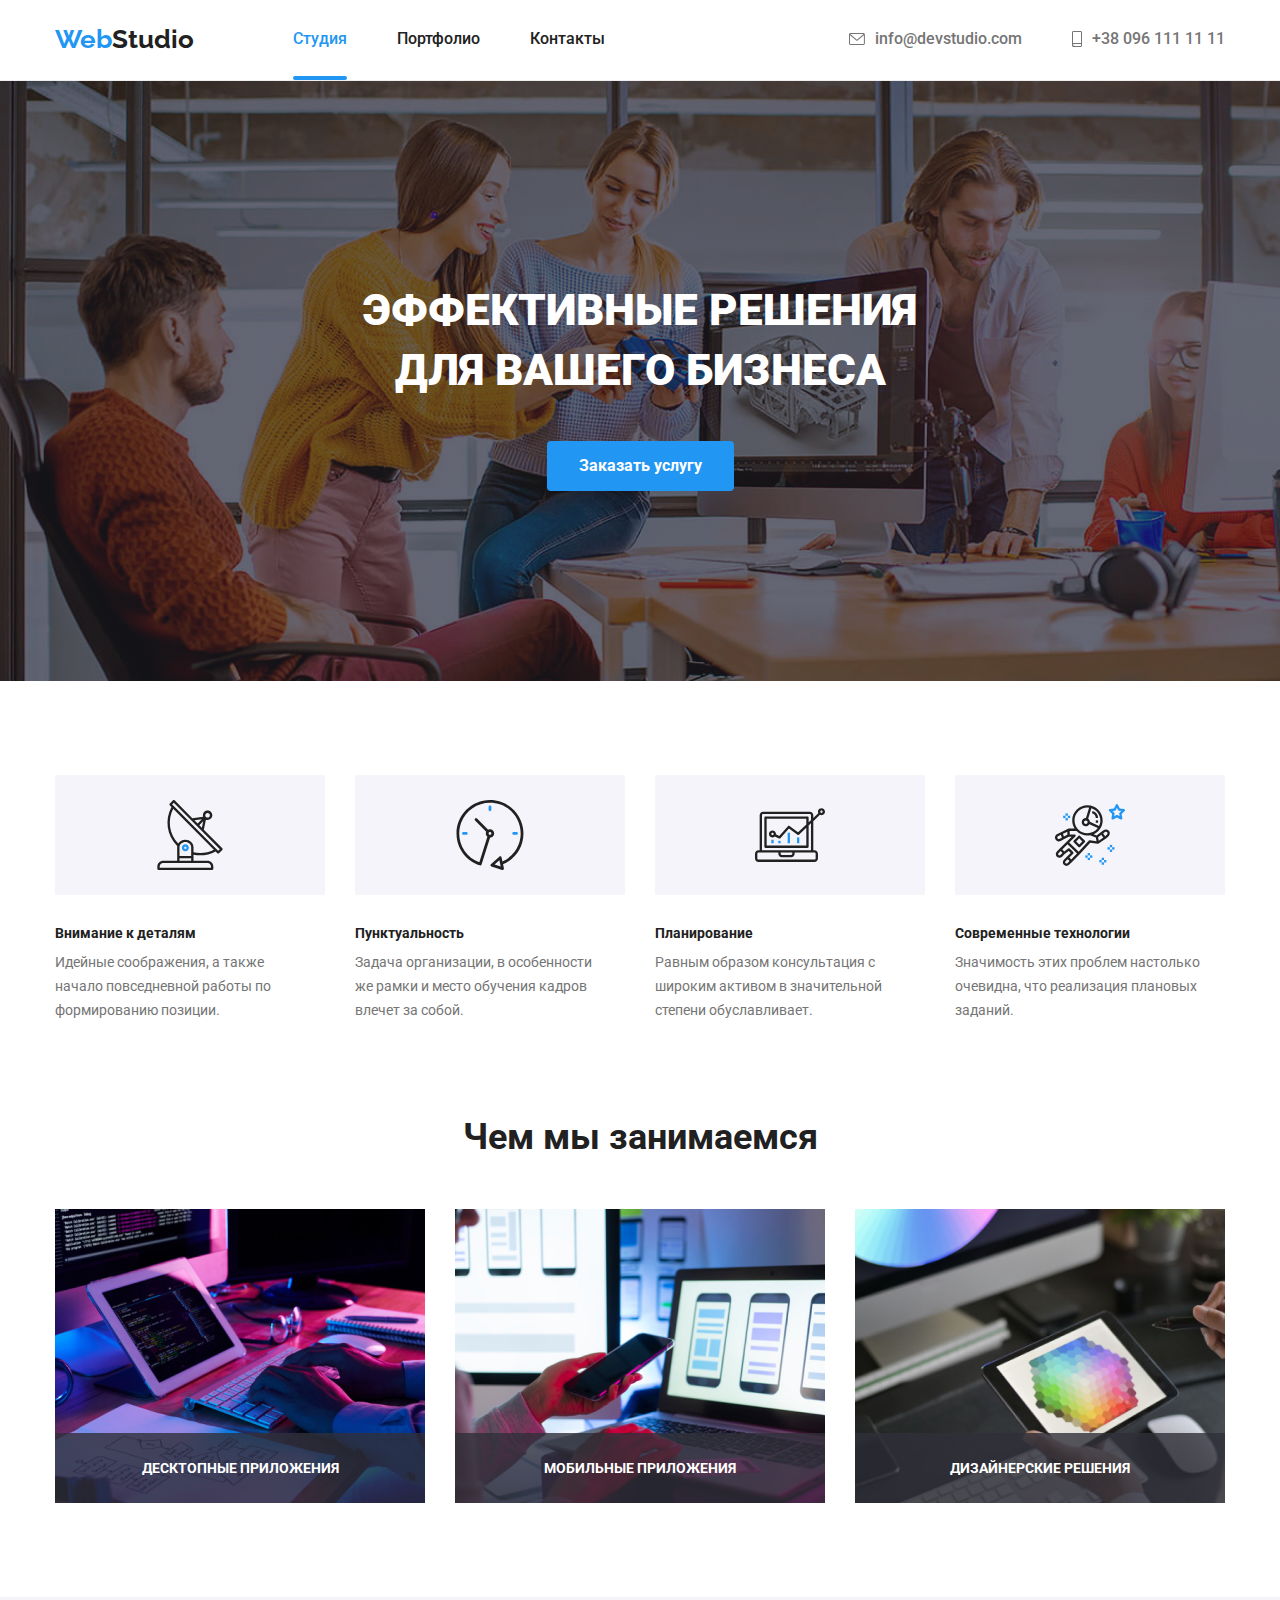
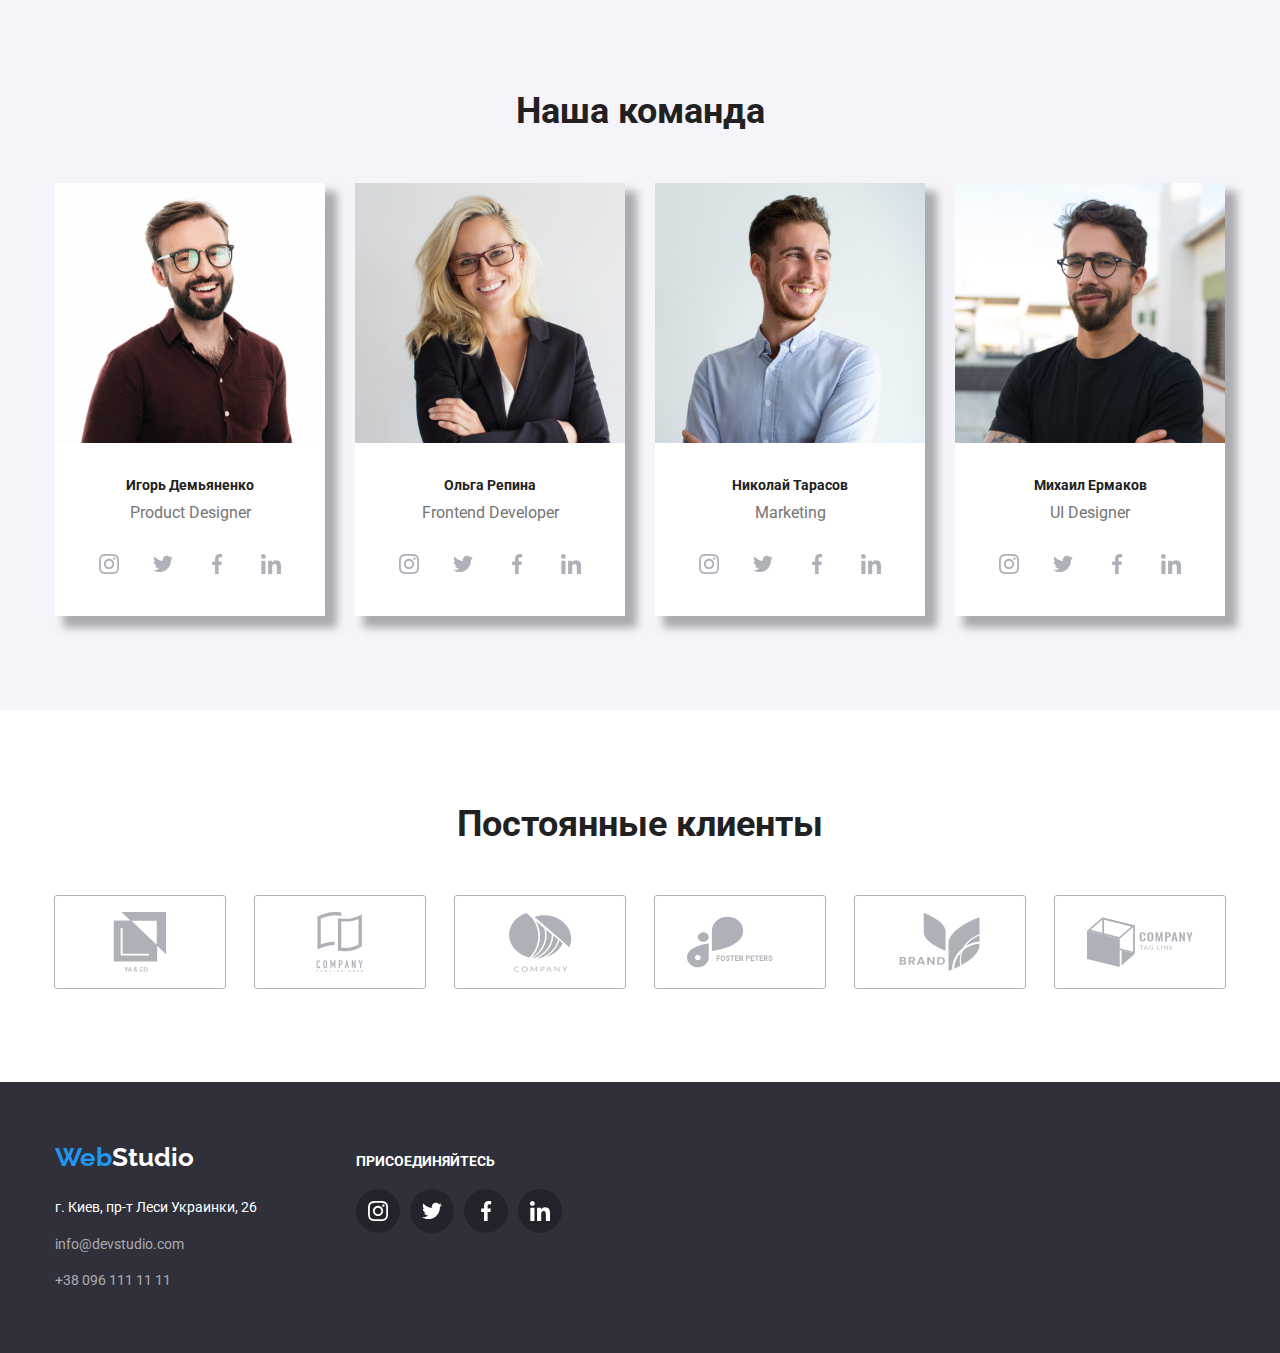
==== commit 7b10f25a: "уыы" ====
--- a/index.html
+++ b/index.html
@@ -43,8 +43,8 @@
     <button data-modal-open type="button" class="button">Заказать услугу</button>
     <div class="backdrop is-hidden" data-modal>
         <div class="modal">
-            <button data-modal-close type="button">
-                <svg class="button-modal"> <use href="./images/icons.svg/symbol-defs.svg#icon-close" width=30px height=30px></use></svg>
+            <button data-modal-close class="button-modal" type="button">
+                <svg > <use href="./images/icons.svg/symbol-defs.svg#icon-close" width=18px height=18px></use></svg>
                </button>
         </div>
            
--- a/css/style.css
+++ b/css/style.css
@@ -232,7 +232,8 @@
 .backdrop.is-hidden {
     opacity: 0;
     pointer-events: none;
-    transition: opacity 250ms  cubic-bezier(0.4, 0, 0.2, 1), visibility 250ms  cubic-bezier(0.4, 0, 0.2, 1);
+    visibility: hidden;
+   
 }
 .modal {
     position: absolute;
@@ -243,22 +244,21 @@
     min-height: 581px;
     background-color: var(--while-color);
     border-radius: 4px;
-    transition: opacity 250ms  cubic-bezier(0.4, 0, 0.2, 1);
+    
 }
 .backdrop.is-hidden .modal {
     transform: translate(-50%, -50%) scale(1);
 }
 .button-modal {
     position: absolute;
-    top: 0;
-    right: 0;
-    
+    top: 6px;
+    right: 11px;
+    border-radius: 50%;
     width: 30px;
     height: 30px;
-    
-    
-    
-}
+    border-color: rgba(0, 0, 0, 0.25);
+}
+ 
 
 
 
@@ -741,7 +741,7 @@
  
   overflow: hidden;
   }
-  .comunity a:hover .overlay {
+  .comunity a:hover .overlay, .comunity a:focus .overlay {
     transform: translatey(0);
     opacity: 1;
     
